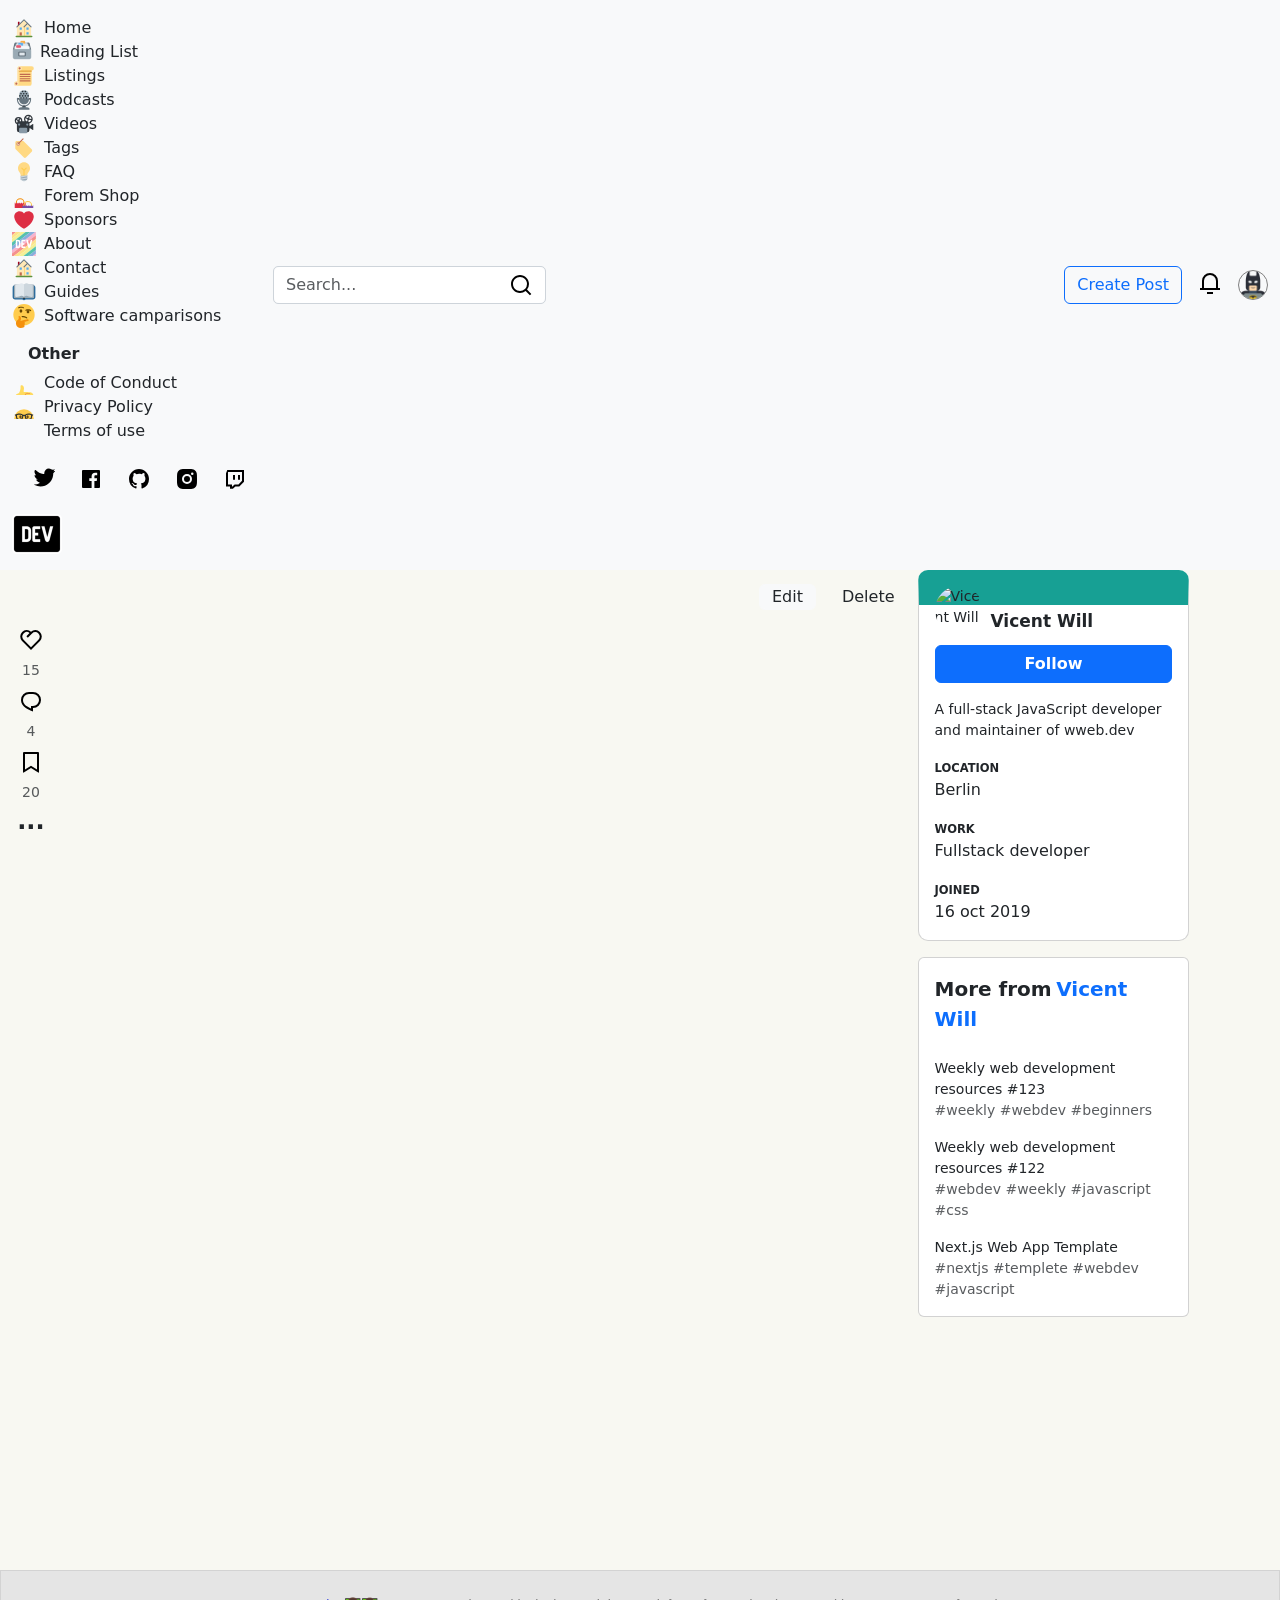
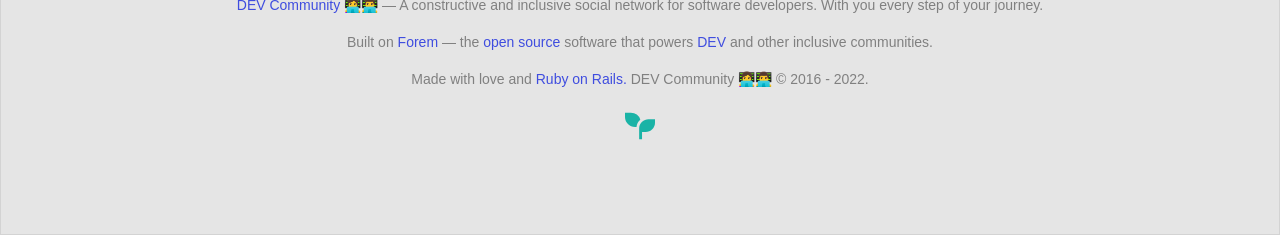
==== src/article.html @ ea70ae82 "front" ====
<!DOCTYPE html>
<html lang="en">
  <head>
    <meta charset="UTF-8" />
    <meta http-equiv="X-UA-Compatible" content="IE=edge" />
    <meta name="viewport" content="width=device-width, initial-scale=1.0" />
    <link
      href="https://cdn.jsdelivr.net/npm/bootstrap@5.0.2/dist/css/bootstrap.min.css"
      rel="stylesheet"
      integrity="sha384-EVSTQN3/azprG1Anm3QDgpJLIm9Nao0Yz1ztcQTwFspd3yD65VohhpuuCOmLASjC"
      crossorigin="anonymous"
    />
    <link rel="shortcut icon" href="../Assets/Imagenes/favicon.png" type="image/x-icon">
    <link rel="stylesheet" href="../Styles/styles.css" />
    <title>Weekly web development resources #124</title>
  </head>
  <body>
  
    <header>
        <nav class="navbar navbar-expand-lg navbar-light bg-light">
          <div class="container-xxl crayons-header d-flex">
            <div class="crayons-header__logo">
              <button
                class="navbar-toggler border-0 me-1"
                type="button"
                data-bs-toggle="offcanvas"
                data-bs-target="#offcanvasExample"
                aria-controls="offcanvasExample">
                <span class="navbar-toggler-icon "></span>
              </button>
        <nav class="navbar bg-light search" >
          <div class="container-fluid">               
           </div>
              
              <!-- Inicia menu desplegable -->
            <div
            class="offcanvas offcanvas-start"
            tabindex="-1"
            id="offcanvasExample"
            aria-labelledby="offcanvasExampleLabel"
          >
            <div class="offcanvas-header">
              <h5 class="offcanvas-title" id="offcanvasExampleLabel">
                  DEV Community 👩‍💻👨‍💻
              </h5>
              <button
                type="button"
                class="btn-close"
                data-bs-dismiss="offcanvas"
                aria-label="Close"
              ></button>
            </div>
            <div class="offcanvas-body">
              <div class="links_list">
                <ul class="lista">
                    <li><a href="#" class="list-group-item list-group-item-action d-flex"><object class="me-2" data="../Assets/iconos/casa.svg"></object>Home</a></li>
                    <li><a href="#" class="list-group-item list-group-item-action d-flex"><img class="me-2" src="../Assets/iconos/card-file.png" width="20" height="20" alt="read-list" />Reading List</a></li>
                    <li><a href="#" class="list-group-item list-group-item-action d-flex"><object class="me-2" data="../Assets/iconos/listings.svg"></object>Listings</a></li>
                    <li><a href="#" class="list-group-item list-group-item-action d-flex"><object class="me-2" data="../Assets/iconos/podcasts.svg"></object>Podcasts</a></li>
                    <li><a href="#" class="list-group-item list-group-item-action d-flex"><object class="me-2" data="../Assets/iconos/videos.svg"></object>Videos</a></li>
                    <li><a href="#" class="list-group-item list-group-item-action d-flex"><object class="me-2" data="../Assets/iconos/tags.svg"></object>Tags</a></li>
                    <li><a href="#" class="list-group-item list-group-item-action d-flex"><object class="me-2" data="../Assets/iconos/faq.svg"></object>FAQ</a></li>
                    <li><a href="#" class="list-group-item list-group-item-action d-flex"><object class="me-2" data="../Assets/iconos/forem-shop.svg"></object>Forem Shop</a></li>
                    <li><a href="#" class="list-group-item list-group-item-action d-flex"><object class="me-2" data="../Assets/iconos/sponsors.svg"></object>Sponsors</a></li>
                    <li><a href="#" class="list-group-item list-group-item-action d-flex"><object class="me-2" data="../Assets/iconos/about.svg"width="24" height="24"></object></object>About</a></li>
                    <li><a href="#" class="list-group-item list-group-item-action d-flex"><object class="me-2" data="../Assets/iconos/casa.svg"></object>Contact</a></li>
                    <li><a href="#" class="list-group-item list-group-item-action d-flex"><object class="me-2" data="../Assets/iconos/guides.svg"width="24" height="24"></object>Guides</a></li>
                    <li><a href="#" class="list-group-item list-group-item-action d-flex"><object class="me-2" data="../Assets/iconos/software-comparisons.svg"width="24" height="24"></object>Software camparisons</a></li>
                </ul>
                <h6 class="fw-bold mt-3 ms-3">Other</h6>
                <div class="">
                  <ul class="lista">
                  <li><a href="#" class="list-group-item list-group-item-action d-flex"><object class="me-2" data="../Assets/iconos/code-of-conduct.svg"></object>Code of Conduct</a></li>
                  <li><a href="#" class="list-group-item list-group-item-action d-flex"><object class="me-2" data="../Assets/iconos/privacy-policy.svg"></object>Privacy Policy</a></li>
                  <li><a href="#" class="list-group-item list-group-item-action d-flex"><object class="me-2" data="../Assets/iconos/term.of-use.svg"></object>Terms of use</a> </li>
                </ul>
                </div>

                <div class="container mt-4 redes">
                  <ul class="d-flex lista-horizontal">
                    <li class=""><object class="me-1" data="../Assets/iconos/twitter.svg"width="21" height="21"></object></li>
                    <li class=""><object class="me-1" data="../Assets/iconos/facebook.svg"></object></li>
                    <li class=""><object class="me-1" data="../Assets/iconos/github.svg"></object></li>
                    <li class=""><object class="me-1" data="../Assets/iconos/insta.svg"></object></li>
                    <li class=""><object class="me-1" data="../Assets/iconos/twitch.svg"></object></li>
                  </ul>
                </div>
                  </div>
              <div class="dropdown mt-3">
               
                <ul class="dropdown-menu">
                  <li><a class="dropdown-item" href="#">Action</a></li>
                  <li>
                    <a class="dropdown-item" href="#">Another action</a>
                  </li>
                  <li>
                    <a class="dropdown-item" href="#">Something else here</a>
                  </li>
                </ul>
              </div>

            </div>
          </div>
              <!-- Termina menu desplegable -->
              <div class="logoContainer">
                <a href="../index.html">
                  <img src="../Assets/Imagenes/logo.png" alt="logo" />
                </a>
              </div>
            </div>
            <div class="header__search ">
              <form class="d-flex justify-content-between" role="search">
                <div class="input-group">
                  <input class="form-control" type="search" placeholder="Search..." aria-label="Search">
                  <button class="btn btn-outline-secondary" type="button" id="button-addon2">
                    <img src="../Assets/iconos/lupita.svg" alt="lupita de busqueda">
                  </button>
                </div>
                <a href="./crearPost.html" class="btn btn-outline-primary" type="submit">Create Post</a>
              </form>
            </div>
             <div class="crayons-header__option d-flex">
              <div class="iconContainer lupita navbar-toggler me-3" >
                <img src="../Assets/iconos/lupita.svg" alt="lupita" />
              </div>
            <div class="crayons-header__option d-flex">
              </div>
              <div class="iconContainer mx-3">
                <img src="../Assets/iconos/campana.svg" alt="campana" />
              </div>
              <div class="profilePicContainer">
                <img
                  src="../Assets/Imagenes/profile-picture.png"
                  alt="profile picture"
                />
              </div>
            </div>
  
          </div>
        </nav>
      </header>

    <!--COMIENZA-->
    <main class="main__cards">
      
       <div  id="barra" class="container-fluid">
              <ul class="m-0">
                <li class="nav-item d-flex align-items-center">
                  <object class="p-2" data="../Assets/iconos/corazon.svg" type=""></object>
                  <small class="text-muted">15</small>
                </li>
                <li class="nav-item d-flex align-items-center">
                  <object class="p-2" data="../Assets/iconos/globito.svg" type=""></object>
                  <small class="text-muted">4</small>
                </li>
                <li class="nav-item d-flex align-items-center">
                  <object class="p-2" data="../Assets/iconos/rectangulo.svg" type=""></object>
                  <small class="text-muted">20</small>
                </li>
                <li id="tresPuntos" class="d-flex align-items-center">
                  <strong class="pb-2 fs-4">...</strong>
                </li>
              </ul>
       </div>
       
      <div class="cards__contenido d-flex flex-column">
        <div class="d-flex justify-content-end mt-2 py-0">
          <button id="editarPost" class="btn text-dark py-0" type="submit"><a class="btn btn-light text-dark py-0" type="button">Edit</a></button>
          <button id="eliminarPost" class="btn text-dark" type="submit">Delete</button>
        </div>
        <div id="columnaCentral"><!--AQUI SE INCERTA EL POST-->

        </div>
      </div>

      <div id="main__column-3" class="">
       <article id="main__article">
        <div id="column-3__card-1" class="card">
          <div class="card-body">
              <div id="card__perfil" class="card__user d-flex align-items-end">
                <img class="rounded-circle" src="https://res.cloudinary.com/practicaldev/image/fetch/s--zBDBOkdO--/c_fill,f_auto,fl_progressive,h_50,q_auto,w_50/https://dev-to-uploads.s3.amazonaws.com/uploads/user/profile_image/251078/863c814c-ab45-46c3-9af2-0214658c1219.jpeg" alt="Vicent Will">
                <strong class="fw-bolder ps-2">Vicent Will</strong>
              </div>
              <button type="button" class="btn btn-primary w-100 fw-bold mt-4 mb-3">Follow</button>
              <p class="card-text">A full-stack JavaScript developer and maintainer of wweb.dev</p>
              <small class="p-0 fw-bolder">LOCATION</small>
              <p class="card-text p-0"><small class="p-0 fs-6">Berlin</small></p>
              <small class="p-0 fw-bolder">WORK</small>
              <p class="card-text p-0"><small class="p-0 fs-6">Fullstack developer</small></p>
              <small class="p-0 fw-bolder">JOINED</small>
              <p class="card-text p-0"><small class="p-0 fs-6">16 oct 2019</small></p>
          </div>
        </div>
        <div id="column-3__card-2" class="card mt-3">
          <div class="card-body">
              <strong class="fs-5">More from</strong>
              <strong class="text-primary fs-5">Vicent Will</strong>
              <p class="mt-4"></p>
              <span class="">Weekly web development resources #123</span>
              <p class="card-text text-muted">#weekly  #webdev  #beginners</p>
              <span class="p-0">Weekly web development resources #122</span>
              <p class="card-text text-muted">#webdev  #weekly  #javascript  #css</p>
              <span class="">Next.js Web App Template</span>
              <p class="card-text text-muted">#nextjs  #templete  #webdev #javascript</p>
          </div>
        </div>
       </article>
      </div>

    </main>
    <footer class="container-fluid d-flex flex-column justify-content-center align-items-center px-5 py-4">
        <p class="text__azul">
          <span>DEV Community </span> 👩‍💻👨‍💻 — A constructive and inclusive social
          network for software developers. With you every step of your journey.
        </p>
  
        <p>
          Built on <span> Forem </span> — the <span> open source </span> software
          that powers <span> DEV </span> and other inclusive communities.
        </p>
  
        <p>
          Made with love and <span> Ruby on Rails. </span> DEV Community 👩‍💻👨‍💻 ©
          2016 - 2022.
        </p>
        <div class="mb-5">
          <a class="logoContainer" href="#" role="button">
            <img src="../Assets/iconos/leaf.svg" alt="logo"/>
          </a>
        </div>
    </footer>
    <script src="./js/article.js" type="module"></script>
    <script
      src="https://cdn.jsdelivr.net/npm/bootstrap@5.0.2/dist/js/bootstrap.bundle.min.js"
      integrity="sha384-MrcW6ZMFYlzcLA8Nl+NtUVF0sA7MsXsP1UyJoMp4YLEuNSfAP+JcXn/tWtIaxVXM"
      crossorigin="anonymous"
    ></script>
  </body>
</html>
---- Styles/styles.css ----
.lista {
  margin: 0;
  padding: 0;
  list-style: none;
}
.lista a {
  border: 0;
}

.redes .lista-horizontal {
  list-style: none;
  color: #404040;
  padding: 0;
}
.redes .lista-horizontal li {
  margin: 0 10px;
}

.page__leftColumn ul {
  padding: 0;
  list-style: none;
}
.page__leftColumn ul li {
  display: flex;
  align-items: center;
  padding: 0.6rem;
}
.page__leftColumn ul li:hover {
  background-color: #e2e3f3;
  text-decoration: underline;
  border-radius: 5px;
  color: #424db7;
  cursor: pointer;
}
.page__leftColumn ul li p {
  margin: 0;
}
.page__leftColumn ul li img {
  width: 1.5rem;
  margin-right: 0.5rem;
}
.page__leftColumn .otherCategories h2 {
  font-size: 16px;
  font-weight: 700;
  padding: 0.6rem;
}
.page__leftColumn .redesDesktop img {
  width: 1.5rem;
}
.page__leftColumn .myTags .myTags__title h2 {
  font-size: 1rem;
}
.page__leftColumn .thanks {
  background-color: #fafafa;
  border: 1px solid #ececec;
  border-radius: 5px;
}
.page__leftColumn .thanks p {
  color: #404040;
  font-weight: 800;
}
.page__leftColumn .thanks h3 {
  color: #3b49df;
  font-size: 18px;
  font-weight: 800;
}
.page__leftColumn .thanks h3:hover {
  cursor: pointer;
}
.page__leftColumn .foremShopCard {
  background-color: #fafafa;
  border: 1px solid #ececec;
  border-radius: 5px;
}
.page__leftColumn .foremShopCard img {
  height: 5rem;
  border-radius: 10px;
  -o-object-fit: cover;
     object-fit: cover;
}
.page__leftColumn .foremShopCard h5 {
  color: #404040;
  font-weight: 700;
  font-size: 1.5rem;
}
.page__leftColumn .foremShopCard .card-text {
  color: #3f4cdf;
  font-size: 1rem;
  font-weight: 700;
}
.page__leftColumn .foremShopCard .card-text:hover {
  cursor: pointer;
}

footer {
  font-family: sans-serif;
  color: grey;
  background: #e5e5e5;
  border: 1px solid lightgrey;
  font-size: 14px;
}
footer p {
  text-align: center;
}
footer p span {
  color: #3f4ddf;
}
footer .logoContainer {
  width: 40px;
  height: 40px;
  display: flex;
  justify-content: center;
  align-items: center;
  border-radius: 5px;
  margin-bottom: 1rem;
}
footer .logoContainer img {
  width: 30px;
  height: 30px;
}
footer .logoContainer:hover {
  background-color: #d4d5e5;
  border-radius: 5px;
}

body header {
  position: sticky;
  top: 0;
  z-index: 1;
}
body header nav .crayons-header__logo {
  display: flex;
}
body header nav .header__search {
  width: 100%;
}
body header nav .header__search form .input-group {
  border: 1px solid #ced4da;
  border-radius: 5px;
  width: 30%;
}
body header nav .header__search form .input-group input {
  border: none;
}
body header nav .header__search form .input-group button {
  background-color: white;
  border: none;
}
body header nav .lupita {
  padding: 0;
  border: none;
  width: 5px;
  display: flex;
  align-items: center;
}
body header nav .lupita img {
  margin-right: 15px;
}
body header .logoContainer img {
  width: 50px;
}
body header .profilePicContainer img {
  width: 30px;
  border-radius: 50%;
  border: 1px solid gray;
}

@media (max-width: 1023px) {
  body header nav .header__search {
    display: none;
  }
}
body main .card {
  font-size: 14px;
}
body main .card a {
  color: black;
  text-decoration: none;
}
body main .card a:hover {
  color: #2f3ab2;
}
body main .card ul {
  list-style: none;
}
body main .card ul li a {
  text-decoration: none;
  color: black;
  padding: 6px;
}
body main .card ul li a:hover {
  background-color: #f3f3f3;
  border-radius: 10px;
  border: 1px solid gray;
}
body main .card .card__buttons {
  justify-content: space-between;
}
body main .card .card__buttons img {
  width: 1.5rem;
  height: 1.5rem;
}
body main .card .card__buttons img:hover {
  cursor: pointer;
}
body main .card .card__buttons p {
  margin: 0;
}
body main .card .card-img-top {
  height: 15rem;
  -o-object-fit: cover;
     object-fit: cover;
}
body main .card .card__userDetails img {
  width: 2rem;
  height: 2rem;
  border-radius: 50%;
  border: 1px solid gray;
  margin-right: 0.5rem;
}
body main .card .card__userDetails p {
  margin: 0;
}
body main .card .card__userDetails .time {
  font-size: 0.75rem;
}

.mongoHackathon {
  background-color: #fafafa;
  border-radius: 10px;
  padding-bottom: 1rem;
  border: 1px solid #ececec;
}
.mongoHackathon img {
  width: 100%;
  border-radius: 10px;
}
.mongoHackathon .mongoHackathon__body h3 {
  color: #404040;
  font-size: 1.2rem;
  font-weight: 700;
  border-bottom: 1px solid rgb(245, 245, 245);
}
.mongoHackathon .mongoHackathon__body h3:hover {
  cursor: pointer;
  color: #2f3ab2;
}
.mongoHackathon .mongoHackathon__body ul {
  list-style: none;
}
.mongoHackathon .mongoHackathon__body ul li {
  padding: 1.2rem 1rem;
  border-bottom: 1px solid rgb(245, 245, 245);
}
.mongoHackathon .mongoHackathon__body ul li:hover {
  color: #2f3ab2;
  background-color: white;
  cursor: pointer;
}
.mongoHackathon .mongoHackathon__body .btn-posts {
  background-color: #d6d6d7;
  font-weight: 600;
}
.mongoHackathon .mongoHackathon__body .btn-posts:hover {
  background-color: #bdbdbd;
}
.mongoHackathon .mongoHackathon__body .btn-project {
  font-weight: 600;
  background-color: #3b49df;
  color: white;
}
.mongoHackathon .mongoHackathon__body .btn-project:hover {
  background-color: #2f3ab2;
}

.main__cards {
  background-color: #f8f8f2;
  margin: 0;
}
@media screen and (max-width: 765px) {
  .main__cards {
    display: flex;
    flex-direction: column;
    padding-top: 10px;
  }
  .main__cards #main__column-3 {
    display: none;
  }
  .main__cards #column-3__card-1 {
    display: none;
  }
  .main__cards #column-3__card-2 {
    display: none;
  }
  .main__cards #barra {
    background-color: #f8f8f2;
    position: fixed;
    bottom: 0;
    z-index: 1;
  }
  .main__cards #barra ul {
    width: 100%;
    padding: 10px;
    display: flex;
    justify-content: space-evenly;
  }
  .main__cards #barra ul li {
    width: 10%;
    list-style: none;
    text-decoration: none;
  }
}
@media only screen and (min-width: 765px) and (max-width: 1023px) {
  .main__cards {
    display: flex;
    flex-direction: row;
    padding: 10px;
    margin-top: 10px;
  }
  .main__cards #main__column-3 {
    display: none;
  }
  .main__cards #column-3__card-1 {
    display: none;
  }
  .main__cards #column-3__card-2 {
    display: none;
  }
  .main__cards #barra {
    background-color: #f8f8f2;
    display: flex;
    flex-direction: column;
    align-items: center;
    align-content: center;
    width: 10%;
    margin-left: 0;
    margin-right: 0;
    height: 100vh;
  }
  .main__cards #barra ul {
    width: 20px;
    position: fixed;
    z-index: 1;
    display: flex;
    flex-direction: column;
    justify-content: center;
    align-items: center;
    align-content: center;
    padding: 0;
    padding-top: 50px;
  }
  .main__cards #barra ul .nav-item {
    display: flex;
    flex-direction: column;
    justify-content: center;
    align-content: center;
    width: 8%;
    list-style: none;
    text-decoration: none;
  }
  .main__cards #barra ul .nav-item #tresPuntos {
    display: flex;
    flex-direction: row;
  }
  .main__cards .cards__contenido {
    width: 92%;
  }
}
@media screen and (min-width: 1024px) {
  .main__cards {
    display: flex;
    flex-direction: row;
    justify-content: center;
  }
  .main__cards #barra {
    background-color: #f8f8f2;
    display: flex;
    flex-direction: column;
    align-items: center;
    align-content: center;
    width: 5%;
    margin-left: 0;
    margin-right: 0;
    height: 100vh;
  }
  .main__cards #barra ul {
    width: 20px;
    position: fixed;
    z-index: 1;
    display: flex;
    flex-direction: column;
    justify-content: center;
    align-items: center;
    align-content: center;
    padding: 0;
    padding-top: 50px;
  }
  .main__cards #barra ul .nav-item {
    display: flex;
    flex-direction: column;
    justify-content: center;
    align-content: center;
    width: 8%;
    list-style: none;
    text-decoration: none;
  }
  .main__cards #barra ul .nav-item #tresPuntos {
    display: flex;
    flex-direction: row;
  }
  .main__cards .cards__contenido {
    width: 50%;
  }
}
@media only screen and (min-width: 1024px) and (min-width: 1028px) and (max-width: 1400px) {
  .main__cards .cards__contenido {
    width: 70%;
  }
}
@media screen and (min-width: 1024px) {
  .main__cards #main__column-3 {
    display: flex;
    flex-direction: column;
    margin-left: 10px;
    width: 20%;
  }
}
@media only screen and (min-width: 1024px) and (min-width: 1028px) and (max-width: 1400px) {
  .main__cards #main__column-3 {
    width: 30%;
  }
}
@media screen and (min-width: 1024px) {
  .main__cards #main__column-3 #column-3__card-1, .main__cards #main__column-3 #column-3__card-2 {
    width: 75%;
  }
}
@media screen and (min-width: 1024px) {
  .main__cards #main__column-3 #column-3__card-1 {
    border-top: 35px solid rgb(23, 160, 148);
    border-radius: 10px;
  }
  .main__cards #main__column-3 #column-3__card-1 #card__perfil {
    position: absolute;
    margin-top: -35px;
  }
}
@media screen and (min-width: 1024px) {
  .main__cards #main__column-3 #main__article {
    width: 100%;
    position: sticky;
    top: 75px;
  }
}
.main__cards h1 {
  font-family: "Kanit", sans-serif;
  font-weight: 700;
}
.main__cards .card .rounded-circle {
  width: 48px;
  height: 48px;
}
.main__cards .card strong {
  font-size: 17px;
}
.main__cards .card small {
  font-size: 11.5px;
}

footer {
  margin-top: 100px;
  z-index: 1;
}

.listings {
  border: 1px solid #ececec;
  margin-top: 15px;
  padding-bottom: 0;
  background-color: #fafafa;
  border-radius: 10px;
}
.listings ul {
  background-color: #fafafa;
  border-radius: 5px;
  padding: 0;
}
.listings ul .title {
  border: 1px solid #ececec;
  background-color: #fafafa;
  color: #404040;
  font-size: 1.2rem;
  font-weight: 700;
}
.listings ul .title a {
  text-decoration: none;
  font-size: 14px;
}
.listings ul .elemento-lista {
  border: 1px solid #ececec;
  background-color: #fafafa;
  display: flex;
  flex-direction: column;
}
.listings ul .elemento-lista a {
  color: #858585;
  text-decoration: none;
}
.listings ul .elemento-lista .New {
  color: #93561c;
  background-color: #fcd34d;
  width: 40px;
  text-align: center;
  border-radius: 5px;
}
.listings ul .elemento-lista:hover {
  background-color: white;
  color: #4f58be;
  cursor: pointer;
}
.listings ul .lista-btn {
  text-align: center;
  font-weight: 600;
  border: none;
  background-color: #fafafa;
}
.listings ul .lista-btn a {
  color: #414141;
  text-decoration: none;
}
.listings ul .lista-btn a:hover {
  color: #4550bb;
}

.cardMainPost {
  background-color: white;
}

@media only screen and (min-width: 10px) and (max-width: 767px) {
  .column-H4, .column-P1, .column-P2, .main__column-3P {
    display: none;
  }
  .log_Dev {
    display: none;
  }
  .barraSuperior {
    display: flex;
    justify-content: end;
  }
  .formPost {
    width: 100%;
  }
}
@media only screen and (min-width: 10px) and (max-width: 640px) {
  .spanDev {
    display: none;
  }
}

@media only screen and (min-width: 770px) and (max-width: 3000px) {
  .formPost {
    display: flex;
    justify-content: center;
    width: 70%;
    height: 50%;
  }
  .main__column-3P {
    width: 10%;
  }
  .barraSuperior {
    display: flex;
    justify-content: start;
  }
  .cerrar {
    width: 30%;
  }
}
body {
  background-color: #f8f8f2;
}
body main {
  background-color: #f8f8f2;
}
body main .page-container {
  padding: 1rem;
  margin: 0 auto;
}
body main .page-container .page__leftColumn {
  width: 25%;
}
body main .page-container .page__centerColumn {
  width: 50%;
}
body main .page-container .page__centerColumn .tabContainer:hover {
  cursor: pointer;
}
body main .page-container .page__rightColumn {
  width: 25%;
}

@media (max-width: 1023px) {
  body main .page-container .page__leftColumn {
    width: 30%;
  }
  body main .page-container .page__centerColumn {
    width: 70%;
  }
  body main .page-container .page__rightColumn {
    display: none;
  }
}
@media (max-width: 767px) {
  body main .page-container .page__leftColumn {
    display: none;
  }
  body main .page-container .page__centerColumn {
    width: 100%;
  }
}/*# sourceMappingURL=styles.css.map */
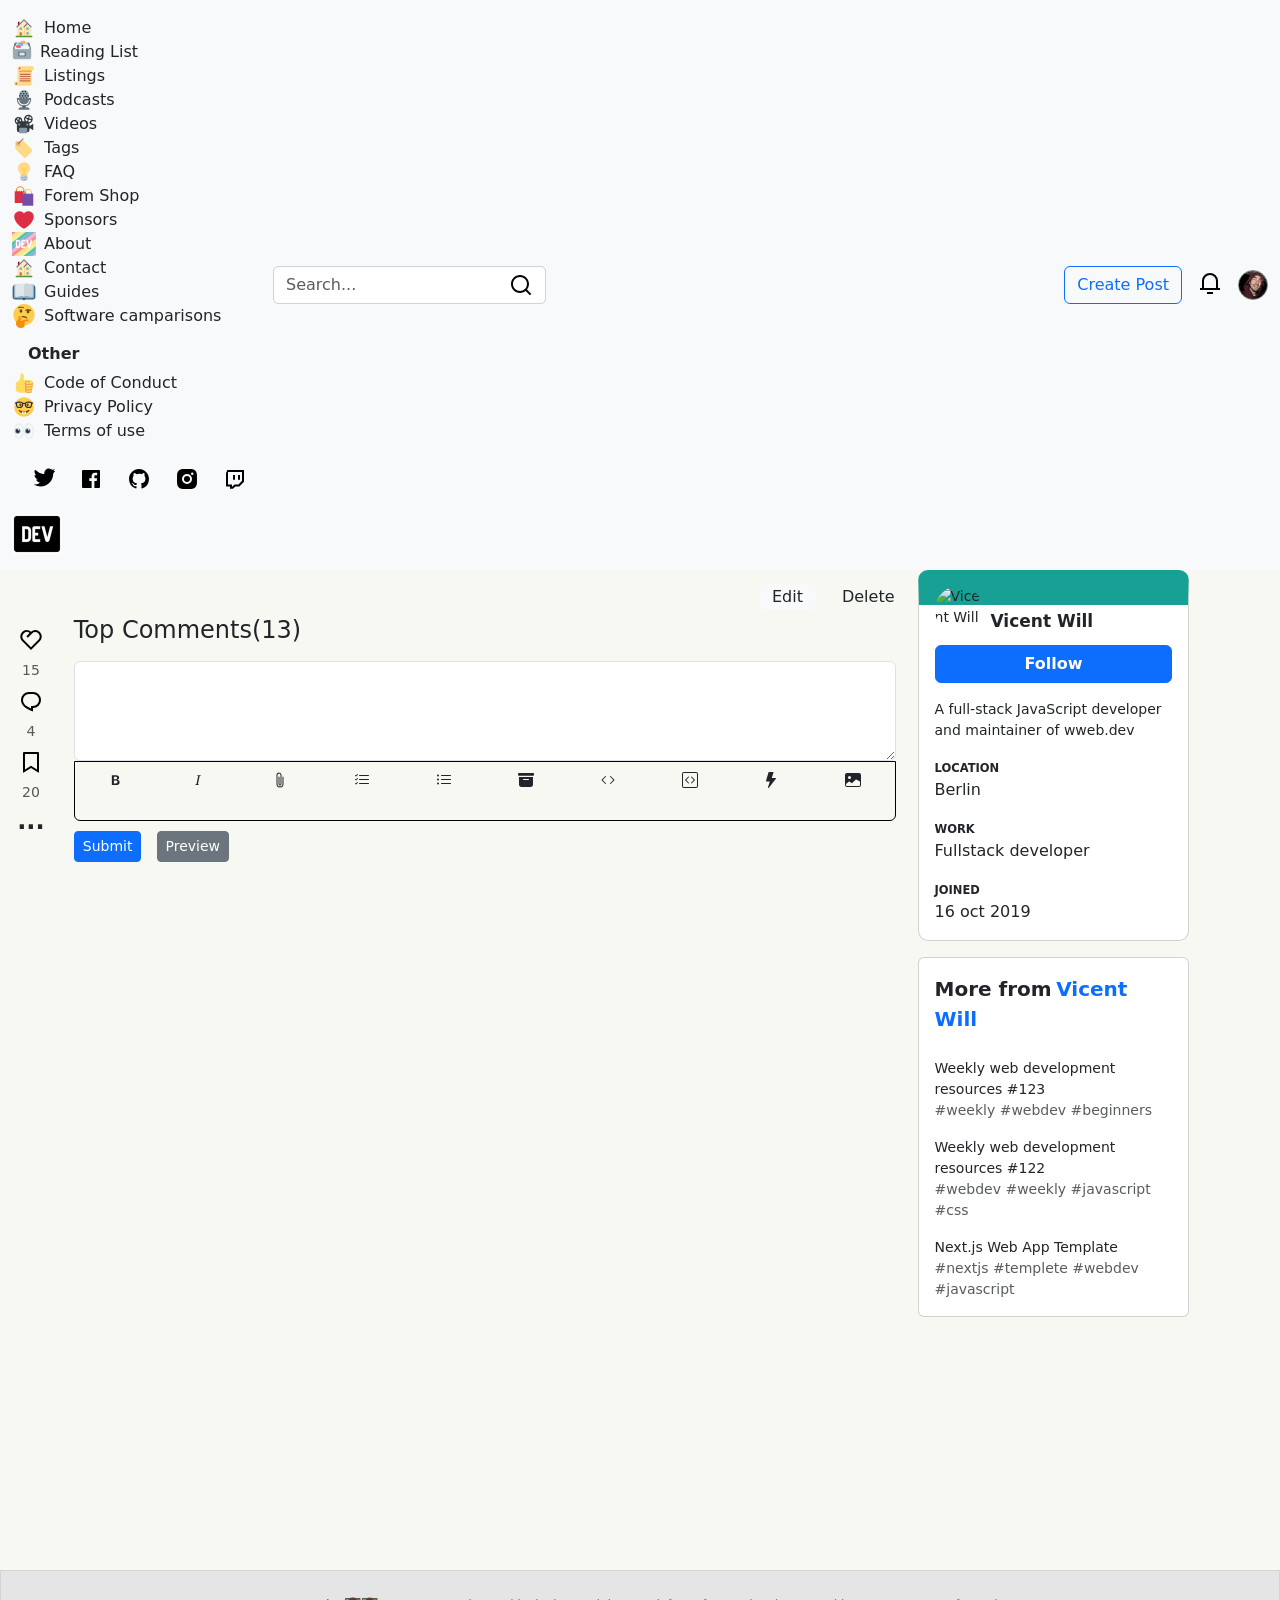
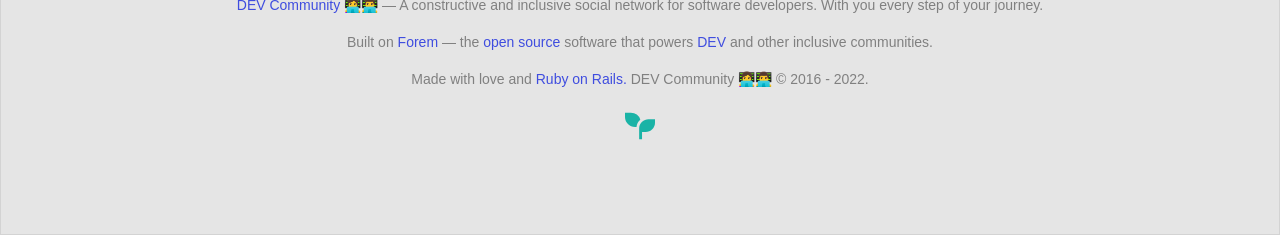
==== commit dd5badf0: "update comments" ====
--- a/src/article.html
+++ b/src/article.html
@@ -130,7 +130,7 @@
               </div>
               <div class="profilePicContainer">
                 <img
-                  src="../Assets/Imagenes/profile-picture.png"
+                  src="../Assets/Imagenes/vincent.webp"
                   alt="profile picture"
                 />
               </div>
@@ -165,12 +165,78 @@
        
       <div class="cards__contenido d-flex flex-column">
         <div class="d-flex justify-content-end mt-2 py-0">
-          <button id="editarPost" class="btn text-dark py-0" type="submit"><a class="btn btn-light text-dark py-0" type="button">Edit</a></button>
+          <button id="editarPost" class="btn text-dark py-0"><a class="btn btn-light text-dark py-0" type="button">Edit</a></button>
           <button id="eliminarPost" class="btn text-dark" type="submit">Delete</button>
         </div>
         <div id="columnaCentral"><!--AQUI SE INCERTA EL POST-->
 
         </div>
+        <div class="container">
+          <div class="row">
+            <div class="col">
+                <form id="formComment">
+                  <label for="exampleFormControlTextarea1" class="form-label">
+                      <h4>Top Comments(13)</h4>
+                  </label>
+                  <textarea class="form-control" id="content" name="content" rows="3"
+                      style="height: 100px;"></textarea>
+                  <div class="herramientas rounded-bottom d-flex justify-content-around"
+                      style="height: 60px; width: auto; background: color white; border: 1px solid black; padding-top: 10px ">
+                      <svg xmlns="http://www.w3.org/2000/svg" width="16" height="16" fill="currentColor"
+                          class="bi bi-type-bold" viewBox="0 0 16 16">
+                          <path
+                              d="M8.21 13c2.106 0 3.412-1.087 3.412-2.823 0-1.306-.984-2.283-2.324-2.386v-.055a2.176 2.176 0 0 0 1.852-2.14c0-1.51-1.162-2.46-3.014-2.46H3.843V13H8.21zM5.908 4.674h1.696c.963 0 1.517.451 1.517 1.244 0 .834-.629 1.32-1.73 1.32H5.908V4.673zm0 6.788V8.598h1.73c1.217 0 1.88.492 1.88 1.415 0 .943-.643 1.449-1.832 1.449H5.907z" />
+                      </svg>
+                      <svg xmlns="http://www.w3.org/2000/svg" width="16" height="16" fill="currentColor"
+                          class="bi bi-type-italic" viewBox="0 0 16 16">
+                          <path
+                              d="M7.991 11.674 9.53 4.455c.123-.595.246-.71 1.347-.807l.11-.52H7.211l-.11.52c1.06.096 1.128.212 1.005.807L6.57 11.674c-.123.595-.246.71-1.346.806l-.11.52h3.774l.11-.52c-1.06-.095-1.129-.211-1.006-.806z" />
+                      </svg>
+                      <svg xmlns="http://www.w3.org/2000/svg" width="16" height="16" fill="currentColor"
+                          class="bi bi-paperclip" viewBox="0 0 16 16">
+                          <path
+                              d="M4.5 3a2.5 2.5 0 0 1 5 0v9a1.5 1.5 0 0 1-3 0V5a.5.5 0 0 1 1 0v7a.5.5 0 0 0 1 0V3a1.5 1.5 0 1 0-3 0v9a2.5 2.5 0 0 0 5 0V5a.5.5 0 0 1 1 0v7a3.5 3.5 0 1 1-7 0V3z" />
+                      </svg>
+                      <svg xmlns="http://www.w3.org/2000/svg" width="16" height="16" fill="currentColor"
+                          class="bi bi-list-check" viewBox="0 0 16 16">
+                          <path fill-rule="evenodd"
+                              d="M5 11.5a.5.5 0 0 1 .5-.5h9a.5.5 0 0 1 0 1h-9a.5.5 0 0 1-.5-.5zm0-4a.5.5 0 0 1 .5-.5h9a.5.5 0 0 1 0 1h-9a.5.5 0 0 1-.5-.5zm0-4a.5.5 0 0 1 .5-.5h9a.5.5 0 0 1 0 1h-9a.5.5 0 0 1-.5-.5zM3.854 2.146a.5.5 0 0 1 0 .708l-1.5 1.5a.5.5 0 0 1-.708 0l-.5-.5a.5.5 0 1 1 .708-.708L2 3.293l1.146-1.147a.5.5 0 0 1 .708 0zm0 4a.5.5 0 0 1 0 .708l-1.5 1.5a.5.5 0 0 1-.708 0l-.5-.5a.5.5 0 1 1 .708-.708L2 7.293l1.146-1.147a.5.5 0 0 1 .708 0zm0 4a.5.5 0 0 1 0 .708l-1.5 1.5a.5.5 0 0 1-.708 0l-.5-.5a.5.5 0 0 1 .708-.708l.146.147 1.146-1.147a.5.5 0 0 1 .708 0z" />
+                      </svg>
+                      <svg xmlns="http://www.w3.org/2000/svg" width="16" height="16" fill="currentColor"
+                          class="bi bi-list-ul" viewBox="0 0 16 16">
+                          <path fill-rule="evenodd"
+                              d="M5 11.5a.5.5 0 0 1 .5-.5h9a.5.5 0 0 1 0 1h-9a.5.5 0 0 1-.5-.5zm0-4a.5.5 0 0 1 .5-.5h9a.5.5 0 0 1 0 1h-9a.5.5 0 0 1-.5-.5zm0-4a.5.5 0 0 1 .5-.5h9a.5.5 0 0 1 0 1h-9a.5.5 0 0 1-.5-.5zm-3 1a1 1 0 1 0 0-2 1 1 0 0 0 0 2zm0 4a1 1 0 1 0 0-2 1 1 0 0 0 0 2zm0 4a1 1 0 1 0 0-2 1 1 0 0 0 0 2z" />
+                      </svg>
+  
+                      <svg xmlns="http://www.w3.org/2000/svg" width="16" height="16" fill="currentColor" class="bi bi-archive-fill" viewBox="0 0 16 16">
+                          <path d="M12.643 15C13.979 15 15 13.845 15 12.5V5H1v7.5C1 13.845 2.021 15 3.357 15h9.286zM5.5 7h5a.5.5 0 0 1 0 1h-5a.5.5 0 0 1 0-1zM.8 1a.8.8 0 0 0-.8.8V3a.8.8 0 0 0 .8.8h14.4A.8.8 0 0 0 16 3V1.8a.8.8 0 0 0-.8-.8H.8z"/>
+                        </svg>
+                        <svg xmlns="http://www.w3.org/2000/svg" width="16" height="16" fill="currentColor" class="bi bi-code" viewBox="0 0 16 16">
+                          <path d="M5.854 4.854a.5.5 0 1 0-.708-.708l-3.5 3.5a.5.5 0 0 0 0 .708l3.5 3.5a.5.5 0 0 0 .708-.708L2.707 8l3.147-3.146zm4.292 0a.5.5 0 0 1 .708-.708l3.5 3.5a.5.5 0 0 1 0 .708l-3.5 3.5a.5.5 0 0 1-.708-.708L13.293 8l-3.147-3.146z"/>
+                        </svg>
+  
+                        <svg xmlns="http://www.w3.org/2000/svg" width="16" height="16" fill="currentColor" class="bi bi-code-square" viewBox="0 0 16 16">
+                          <path d="M14 1a1 1 0 0 1 1 1v12a1 1 0 0 1-1 1H2a1 1 0 0 1-1-1V2a1 1 0 0 1 1-1h12zM2 0a2 2 0 0 0-2 2v12a2 2 0 0 0 2 2h12a2 2 0 0 0 2-2V2a2 2 0 0 0-2-2H2z"/>
+                          <path d="M6.854 4.646a.5.5 0 0 1 0 .708L4.207 8l2.647 2.646a.5.5 0 0 1-.708.708l-3-3a.5.5 0 0 1 0-.708l3-3a.5.5 0 0 1 .708 0zm2.292 0a.5.5 0 0 0 0 .708L11.793 8l-2.647 2.646a.5.5 0 0 0 .708.708l3-3a.5.5 0 0 0 0-.708l-3-3a.5.5 0 0 0-.708 0z"/>
+                        </svg>
+                        <svg xmlns="http://www.w3.org/2000/svg" width="16" height="16" fill="currentColor" class="bi bi-lightning-fill" viewBox="0 0 16 16">
+                          <path d="M5.52.359A.5.5 0 0 1 6 0h4a.5.5 0 0 1 .474.658L8.694 6H12.5a.5.5 0 0 1 .395.807l-7 9a.5.5 0 0 1-.873-.454L6.823 9.5H3.5a.5.5 0 0 1-.48-.641l2.5-8.5z"/>
+                        </svg>
+                        <svg xmlns="http://www.w3.org/2000/svg" width="16" height="16" fill="currentColor" class="bi bi-image-fill" viewBox="0 0 16 16">
+                          <path d="M.002 3a2 2 0 0 1 2-2h12a2 2 0 0 1 2 2v10a2 2 0 0 1-2 2h-12a2 2 0 0 1-2-2V3zm1 9v1a1 1 0 0 0 1 1h12a1 1 0 0 0 1-1V9.5l-3.777-1.947a.5.5 0 0 0-.577.093l-3.71 3.71-2.66-1.772a.5.5 0 0 0-.63.062L1.002 12zm5-6.5a1.5 1.5 0 1 0-3 0 1.5 1.5 0 0 0 3 0z"/>
+                        </svg>
+  
+  
+                  </div>
+                  <button type="button" class="btn btn-primary btn-sm" style="margin:10px 10 px;" id="submit">Submit</button>
+              <button type="button" class="btn btn-secondary btn-sm" style="margin:10px  10px">Preview</button>  
+              
+                
+                </form>
+              </div>
+          </div>
+      </div>
+        
       </div>
 
       <div id="main__column-3" class="">
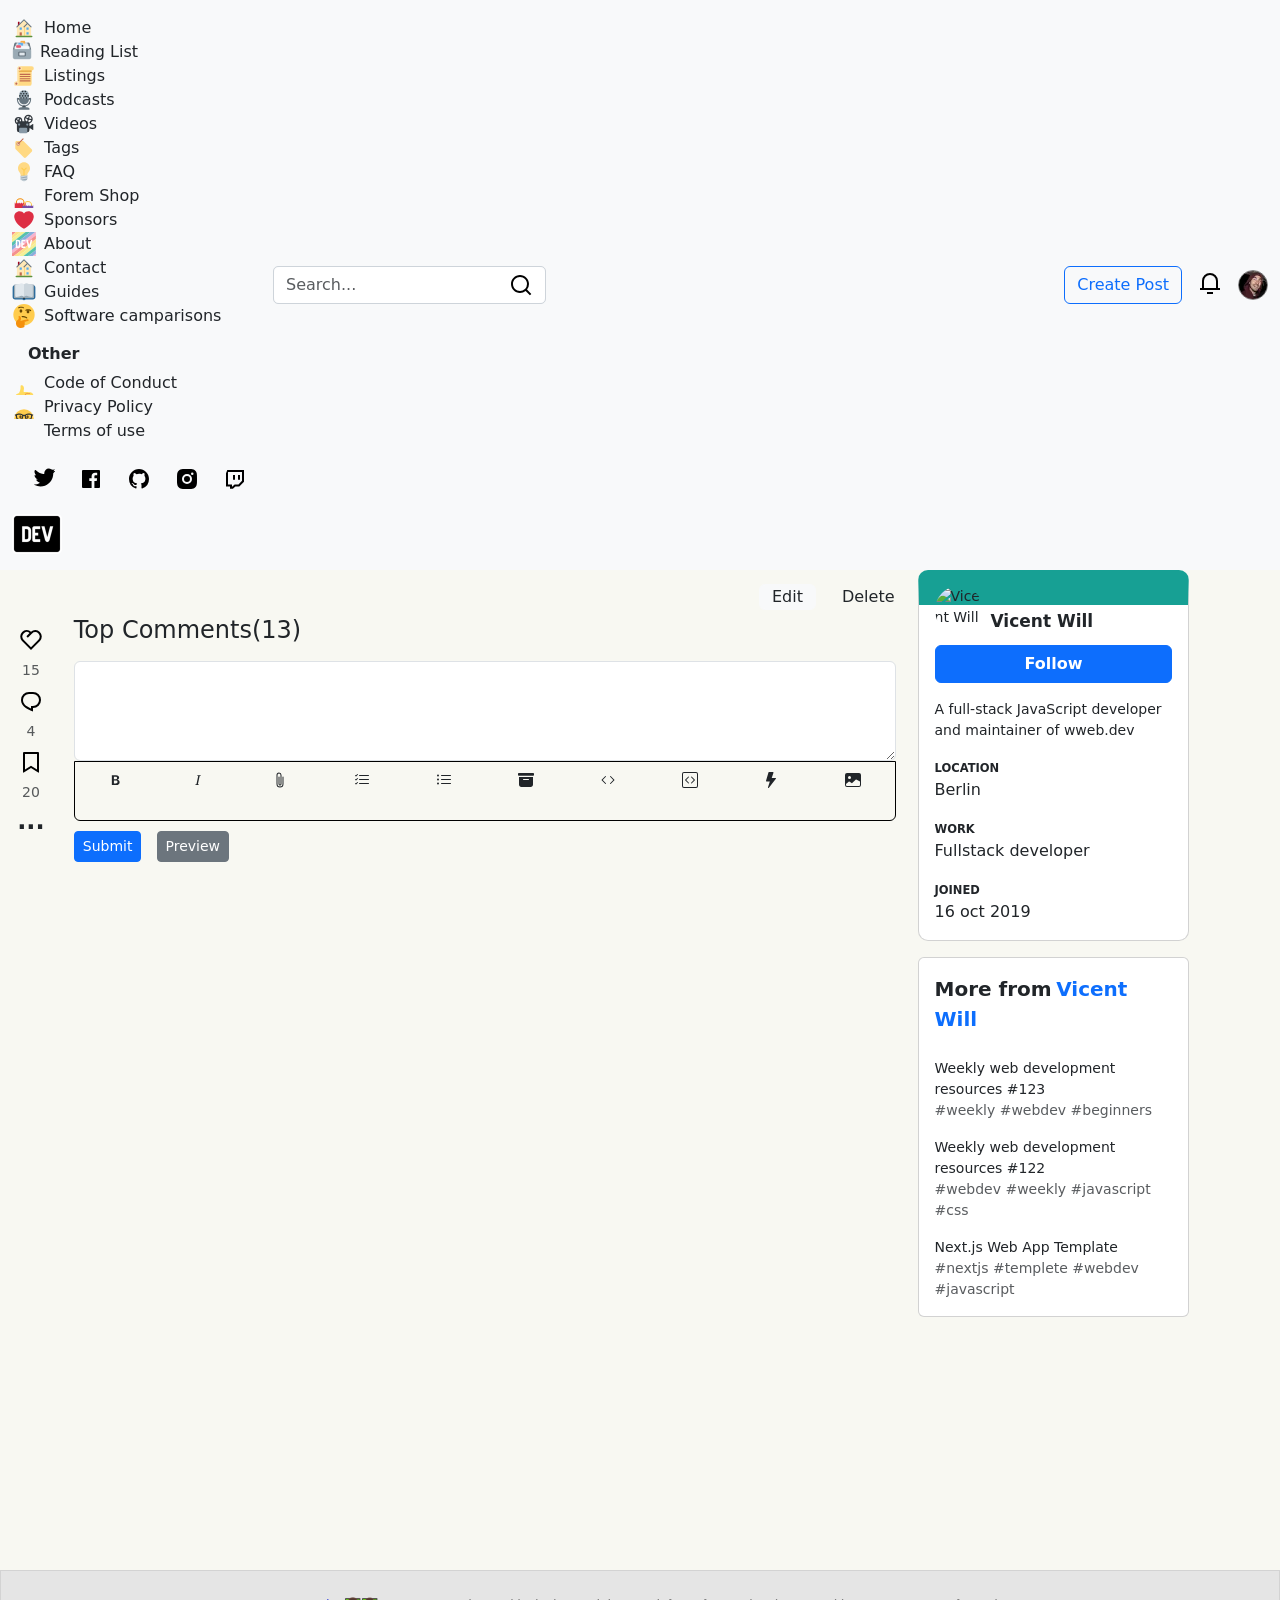
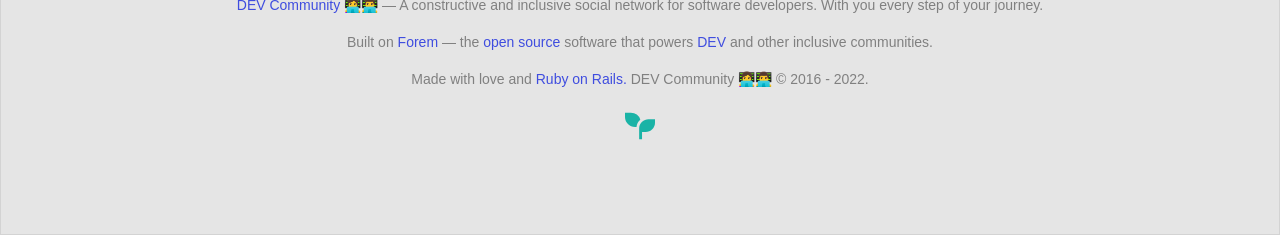
==== commit a273c7cc: "updates all" ====
--- a/src/article.html
+++ b/src/article.html
@@ -235,7 +235,11 @@
                 </form>
               </div>
           </div>
-      </div>
+        </div>
+
+        <div class="allComments">
+          
+        </div>
         
       </div>
 
